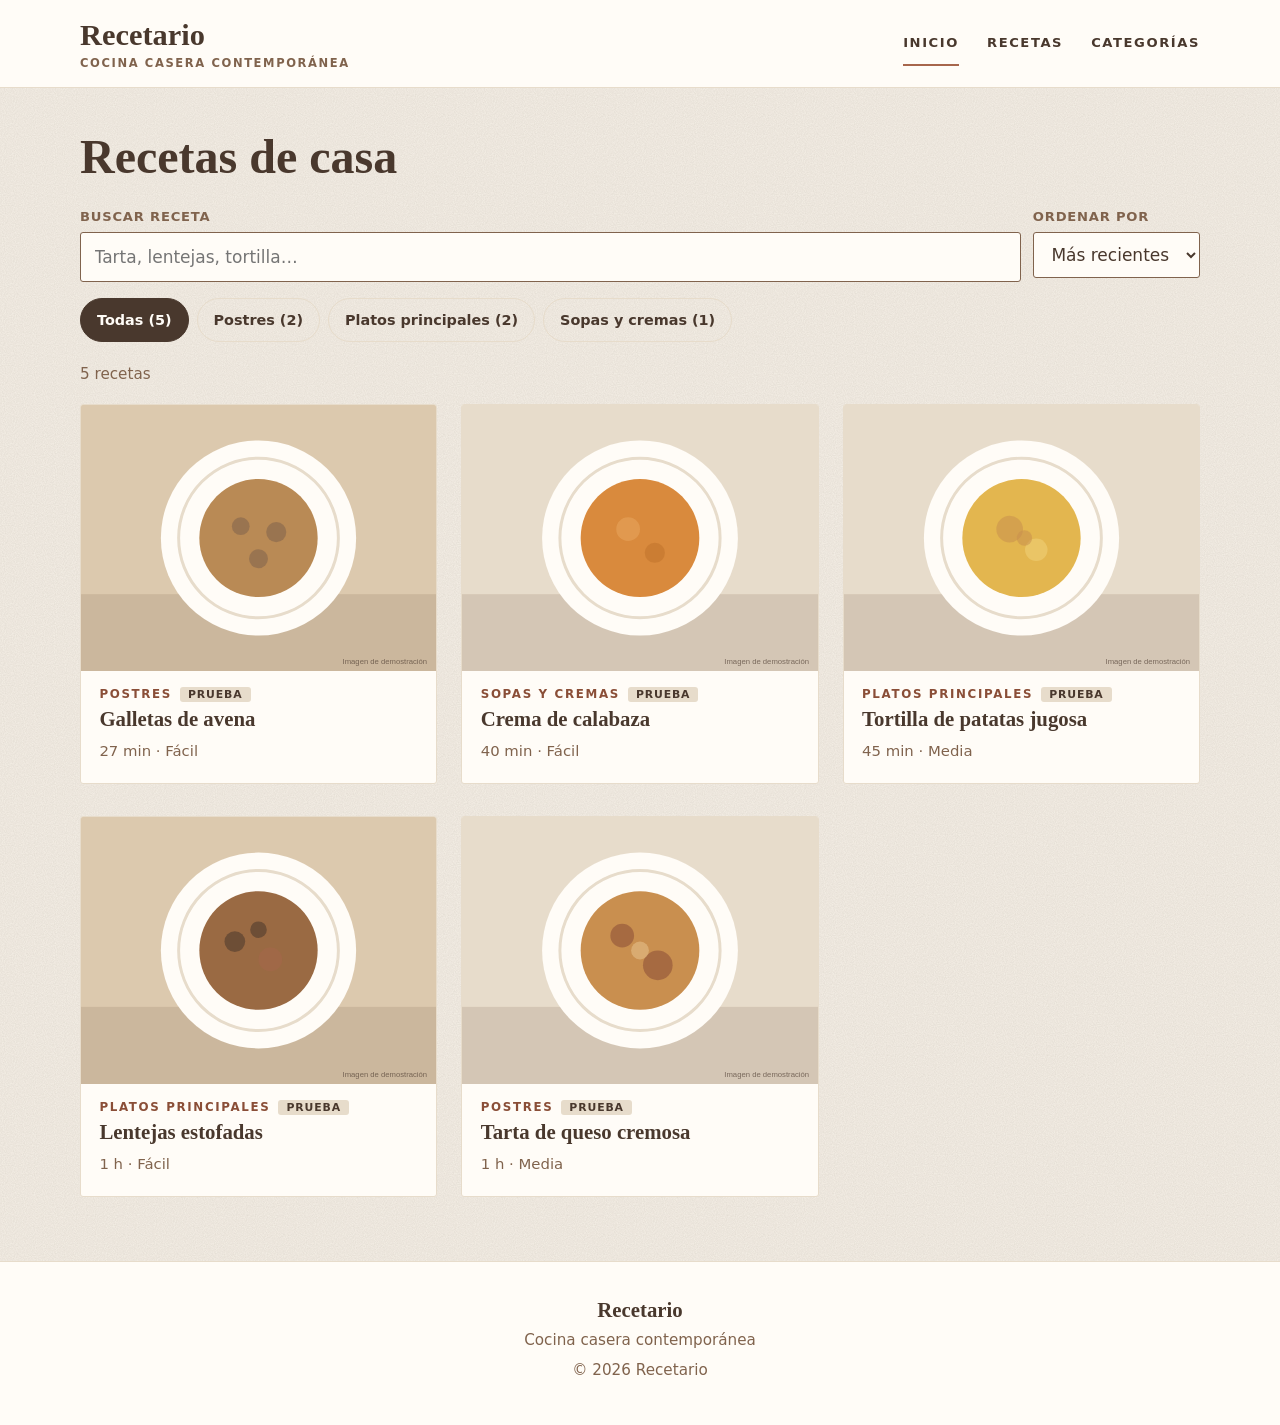
==== index.html @ c6485e89 "Add files via upload" ====
<!doctype html>
<html lang="es">
<head>
<meta charset="utf-8">
<meta name="viewport" content="width=device-width, initial-scale=1">
<title>Recetario · Cocina casera contemporánea</title>
<meta name="description" content="Recetas caseras paso a paso, con ingredientes ajustables según los comensales.">
<meta property="og:type" content="website">
<meta property="og:title" content="Recetario · Cocina casera contemporánea">
<meta property="og:description" content="Recetas caseras paso a paso, con ingredientes ajustables según los comensales.">
<meta http-equiv="Content-Security-Policy" content="default-src 'self'; script-src 'self'; style-src 'self' https://fonts.googleapis.com; font-src https://fonts.gstatic.com; img-src 'self' data:; connect-src 'self'; base-uri 'self'; form-action 'self'; object-src 'none'">
<link rel="preconnect" href="https://fonts.googleapis.com">
<link rel="preconnect" href="https://fonts.gstatic.com" crossorigin>
<link rel="stylesheet" href="https://fonts.googleapis.com/css2?family=Lora:wght@500;600;700&family=Nunito+Sans:wght@400;600;700&display=swap">
<link rel="stylesheet" href="assets/css/base.css">
<link rel="stylesheet" href="assets/css/public.css">
</head>
<body>
<!--site-header--><a class="skip-link" href="#contenido">Saltar al contenido</a>
<header class="site-header"><div class="container"><a class="logo" href="index.html" aria-label="Recetario, inicio"><span class="logo-name">Recetario</span><span class="logo-tag">Cocina casera contemporánea</span></a><nav class="site-nav" aria-label="Principal"><a href="index.html" aria-current="page">Inicio</a><a href="index.html#recetas">Recetas</a><a href="index.html#categorias">Categorías</a></nav></div></header><!--/site-header-->
<main id="contenido">
  <section class="container catalog-head" id="recetas" aria-labelledby="titulo">
    <h1 id="titulo">Recetas de casa</h1>
    <form id="search-form" class="toolbar" role="search">
      <div class="field field-search">
        <label for="q">Buscar receta</label>
        <input id="q" type="search" placeholder="Tarta, lentejas, tortilla…" autocomplete="off" maxlength="80">
      </div>
      <div class="field field-sort">
        <label for="sort">Ordenar por</label>
        <select id="sort">
          <option value="date">Más recientes</option>
          <option value="name">Nombre (A-Z)</option>
        </select>
      </div>
    </form>
    <div id="categorias"><div id="chips" class="chips" role="group" aria-label="Filtrar por categoría"></div></div>
    <p id="count" class="result-count" role="status" aria-live="polite"></p>
    <div id="grid" class="grid" aria-busy="true"><div class="card skeleton" aria-hidden="true"><div class="card-media"></div><div class="card-body"><p class="sk-line"></p><p class="sk-line short"></p></div></div><div class="card skeleton" aria-hidden="true"><div class="card-media"></div><div class="card-body"><p class="sk-line"></p><p class="sk-line short"></p></div></div><div class="card skeleton" aria-hidden="true"><div class="card-media"></div><div class="card-body"><p class="sk-line"></p><p class="sk-line short"></p></div></div><div class="card skeleton" aria-hidden="true"><div class="card-media"></div><div class="card-body"><p class="sk-line"></p><p class="sk-line short"></p></div></div><div class="card skeleton" aria-hidden="true"><div class="card-media"></div><div class="card-body"><p class="sk-line"></p><p class="sk-line short"></p></div></div><div class="card skeleton" aria-hidden="true"><div class="card-media"></div><div class="card-body"><p class="sk-line"></p><p class="sk-line short"></p></div></div></div>
    <noscript><p>Esta web necesita JavaScript para mostrar las recetas.</p></noscript>
  </section>
</main>
<!--site-footer--><footer class="site-footer"><div class="container"><p class="footer-logo">Recetario</p><p>Cocina casera contemporánea</p><p>© 2026 Recetario</p></div></footer><!--/site-footer-->
<script type="module" src="assets/js/catalog.js"></script>
</body>
</html>
---- assets/css/base.css ----
/* Base compartida (web pública y panel). Cambia la identidad solo aquí. */
:root{
  --cream:#F5F0E7; --beige:#E7DCCB; --brown-900:#49382D; --brown-600:#80634D;
  --terracotta:#A7664C; --warm-white:#FFFCF7;
  --terracotta-dark:#8A4E37; /* terracota oscurecida para texto pequeño (contraste AA) */
  --bg:var(--cream); --surface:var(--warm-white); --text:var(--brown-900);
  --muted:var(--brown-600); --accent:var(--terracotta); --accent-text:var(--terracotta-dark);
  --line:var(--beige); --error:#9B2C2C; --ok:#2F6B3F;
  --font-serif:"Lora",Georgia,"Times New Roman",serif;
  --font-sans:"Nunito Sans",system-ui,-apple-system,"Segoe UI",sans-serif;
  --radius:3px; --maxw:1120px;
  --linen:url("data:image/svg+xml,%3Csvg xmlns='http://www.w3.org/2000/svg' width='160' height='160'%3E%3Cfilter id='n'%3E%3CfeTurbulence type='fractalNoise' baseFrequency='.9' numOctaves='2' stitchTiles='stitch'/%3E%3CfeColorMatrix values='0 0 0 0 .29 0 0 0 0 .22 0 0 0 0 .18 0 0 0 .18 0'/%3E%3C/filter%3E%3Crect width='100%25' height='100%25' filter='url(%23n)'/%3E%3C/svg%3E");
}
*,*::before,*::after{box-sizing:border-box}
html{-webkit-text-size-adjust:100%;scroll-behavior:smooth}
@media (prefers-reduced-motion:reduce){html{scroll-behavior:auto}}
body{margin:0;min-height:100vh;display:flex;flex-direction:column;background-color:var(--bg);background-image:var(--linen);color:var(--text);font:400 1.0625rem/1.65 var(--font-sans)}
main{flex:1}
h1,h2,h3{font-family:var(--font-serif);font-weight:600;line-height:1.2;margin:0 0 .5em}
h1{font-size:clamp(2rem,5vw,3rem)} h2{font-size:clamp(1.5rem,3.5vw,1.9rem)} h3{font-size:1.25rem}
p{margin:0 0 1em}
a{color:var(--accent-text);text-underline-offset:.2em}
img{display:block;max-width:100%;height:auto}
[hidden]{display:none!important}
ul,ol{margin:0;padding:0}
.container{width:min(100% - 2rem,var(--maxw));margin-inline:auto}
.muted{color:var(--muted)}
.visually-hidden{position:absolute!important;width:1px;height:1px;margin:-1px;padding:0;overflow:hidden;clip:rect(0 0 0 0);white-space:nowrap;border:0}
.skip-link{position:absolute;left:1rem;top:-4rem;z-index:100;background:var(--text);color:var(--surface);padding:.6rem 1rem;border-radius:var(--radius)}
.skip-link:focus{top:1rem}
:focus-visible{outline:3px solid var(--accent-text);outline-offset:2px}

.btn{display:inline-flex;align-items:center;justify-content:center;gap:.4rem;min-height:46px;padding:.6rem 1.15rem;font:700 .95rem var(--font-sans);color:var(--text);background:transparent;border:1.5px solid var(--text);border-radius:var(--radius);cursor:pointer;text-decoration:none}
.btn:hover{background:var(--beige)}
.btn:disabled{opacity:.45;cursor:not-allowed}
.btn-primary{background:var(--accent-text);border-color:var(--accent-text);color:var(--surface)}
.btn-primary:hover{background:var(--text);border-color:var(--text)}
.btn-link{background:none;border:0;padding:.4rem 0;min-height:44px;color:var(--accent-text);font:600 .95rem var(--font-sans);text-decoration:underline;cursor:pointer}

input,select,textarea{font:inherit;color:inherit;background:var(--surface);border:1.5px solid var(--muted);border-radius:var(--radius);padding:.65rem .85rem;min-height:46px;max-width:100%}
input[type=checkbox]{min-height:0}
label{font-weight:600}

.ornament{display:flex;align-items:center;gap:1rem;margin:2.5rem 0;color:var(--line)}
.ornament::before,.ornament::after{content:"";flex:1;height:1px;background:currentColor}
.ornament span{width:7px;height:7px;background:var(--accent);transform:rotate(45deg)}

.toast{position:fixed;left:50%;bottom:1.5rem;transform:translateX(-50%);z-index:200;max-width:calc(100% - 2rem);padding:.75rem 1.25rem;background:var(--text);color:var(--surface);border-radius:var(--radius);font-weight:600}
---- assets/css/public.css ----
/* ---------- Cabecera y pie ---------- */
.site-header{border-bottom:1px solid var(--line);background:var(--surface)}
.site-header .container{display:flex;flex-wrap:wrap;align-items:center;justify-content:space-between;gap:.5rem 2rem;padding-block:1.1rem}
.logo{text-decoration:none;color:var(--text);display:block;line-height:1.1}
.logo-name{display:block;font:600 1.9rem var(--font-serif)}
.logo-tag{display:block;margin-top:.2rem;font:600 .72rem var(--font-sans);letter-spacing:.14em;text-transform:uppercase;color:var(--muted)}
.site-nav{display:flex;gap:1.75rem}
.site-nav a{display:inline-flex;align-items:center;min-height:44px;font:700 .82rem var(--font-sans);letter-spacing:.12em;text-transform:uppercase;color:var(--text);text-decoration:none;border-bottom:2px solid transparent}
.site-nav a:hover,.site-nav a[aria-current=page]{border-bottom-color:var(--accent)}
.site-footer{margin-top:4rem;padding:2.25rem 0;border-top:1px solid var(--line);background:var(--surface);text-align:center;color:var(--muted);font-size:.95rem}
.footer-logo{font:600 1.3rem var(--font-serif);color:var(--text);margin:0 0 .2rem}
.site-footer p{margin:0 0 .35rem}

/* ---------- Catálogo ---------- */
.catalog-head{padding-top:2.5rem}
.catalog-head h1{margin-bottom:.25rem}
.toolbar{display:flex;flex-wrap:wrap;gap:.75rem;margin:1.25rem 0 1rem}
.toolbar .field{display:flex;flex-direction:column;gap:.25rem}
.toolbar .field-search{flex:1 1 260px}
.toolbar .field-search input{width:100%}
.toolbar .field-sort{flex:0 0 auto}
.toolbar label{font-size:.82rem;letter-spacing:.06em;text-transform:uppercase;color:var(--muted)}
.chips{display:flex;flex-wrap:wrap;gap:.5rem;margin-bottom:1.25rem;min-height:44px}
.chip{min-height:44px;padding:.4rem 1rem;font:700 .9rem var(--font-sans);color:var(--text);background:transparent;border:1.5px solid var(--line);border-radius:999px;cursor:pointer}
.chip:hover{border-color:var(--muted)}
.chip[aria-pressed=true]{background:var(--text);border-color:var(--text);color:var(--surface)}
.result-count{margin:0 0 1rem;color:var(--muted);font-size:.95rem;min-height:1.5em}
.grid{display:grid;grid-template-columns:1fr;gap:2rem 1.5rem}
@media (min-width:600px){.grid{grid-template-columns:repeat(2,1fr)}}
@media (min-width:960px){.grid{grid-template-columns:repeat(3,1fr)}}
.card{background:var(--surface);border:1px solid var(--line);border-radius:var(--radius);overflow:hidden}
.card-link{display:block;color:inherit;text-decoration:none;height:100%}
.card-media{margin:0;aspect-ratio:4/3;background:var(--beige);overflow:hidden}
.card-media img{width:100%;height:100%;object-fit:cover;transition:transform .4s}
@media (hover:hover) and (prefers-reduced-motion:no-preference){.card-link:hover .card-media img{transform:scale(1.03)}}
.card-link:hover .card-title{text-decoration:underline;text-decoration-color:var(--accent);text-underline-offset:.2em}
.card-body{padding:1rem 1.15rem 1.25rem}
.card-cat{margin:0 0 .35rem;font:700 .74rem var(--font-sans);letter-spacing:.14em;text-transform:uppercase;color:var(--accent-text)}
.card-title{margin:0 0 .4rem;font-size:1.3rem}
.card-meta{margin:0;color:var(--muted);font-size:.93rem}
.badge{display:inline-block;margin-left:.5rem;padding:.05rem .5rem;font:700 .68rem var(--font-sans);letter-spacing:.08em;text-transform:uppercase;color:var(--text);background:var(--beige);border-radius:var(--radius);vertical-align:middle}
.skeleton .card-media{background:var(--beige)}
.skeleton .card-body{min-height:7.6rem}
.sk-line{height:.9rem;margin:0 0 .6rem;background:var(--beige);border-radius:2px}
.sk-line.short{width:55%}
.state-box{padding-block:4rem;text-align:center;max-width:36rem}
.state-box .btn{margin-top:.5rem}

/* ---------- Receta ---------- */
.recipe-head{padding-top:2.25rem;max-width:46rem}
.eyebrow{margin:0 0 .6rem;font:700 .78rem var(--font-sans);letter-spacing:.14em;text-transform:uppercase}
.recipe-head .lead{font-size:1.2rem;color:var(--muted)}
.meta-strip{display:flex;flex-wrap:wrap;margin:1.5rem 0 1.25rem;border-block:1px solid var(--line)}
.meta-strip div{flex:1 1 7rem;padding:.8rem .5rem;text-align:center}
.meta-strip dt{font:700 .7rem var(--font-sans);letter-spacing:.12em;text-transform:uppercase;color:var(--muted)}
.meta-strip dd{margin:.1rem 0 0;font:600 1.15rem var(--font-serif)}
.actions{display:flex;flex-wrap:wrap;gap:.75rem}
.actions:empty{min-height:46px}   /* reserva el hueco de los botones mientras carga el JS */
.hero{margin:2rem 0 0}
.hero img{width:100%;aspect-ratio:4/3;max-height:34rem;object-fit:cover;border-radius:var(--radius);background:var(--beige)}
@media (min-width:900px){.hero img{aspect-ratio:16/9}}
.recipe-body{display:grid;gap:2.5rem;margin-top:2.5rem}
@media (min-width:900px){.recipe-body{grid-template-columns:minmax(280px,340px) 1fr;gap:3.5rem;align-items:start}.ingredients{position:sticky;top:1rem}}
.ingredients{background:var(--surface);border:1px solid var(--line);border-radius:var(--radius);padding:1.4rem 1.25rem}
.servings{display:flex;align-items:center;flex-wrap:wrap;gap:.5rem .75rem;margin-bottom:1rem;padding-bottom:1rem;border-bottom:1px solid var(--line)}
.servings-ph{min-height:calc(46px + 2rem + 1px)}
.ing-static::before{content:"";flex:none;width:1.35rem;height:1.35rem;margin-top:.2rem}
.servings-label{font-weight:700}
.servings-controls{display:flex;align-items:center;gap:.5rem}
.servings .btn-icon{width:46px;padding:0;font-size:1.4rem}
.servings-value{min-width:2ch;text-align:center;font:600 1.3rem var(--font-serif)}
.ing-list{list-style:none}
.ing{display:flex;gap:.7rem;align-items:flex-start;padding:.6rem 0;border-bottom:1px dotted var(--line);font-weight:400;cursor:pointer}
.ing input{width:1.35rem;height:1.35rem;margin:.2rem 0 0;flex:none;accent-color:var(--accent-text)}
.ing-qty{font-weight:700;white-space:nowrap}
.ing input:checked~.ing-text{text-decoration:line-through;color:var(--muted)}
.steps{list-style:none;counter-reset:step}
.steps li{counter-increment:step;position:relative;padding:0 0 1.75rem 3.4rem}
.steps li::before{content:counter(step);position:absolute;left:0;top:-.15rem;font:600 2.1rem/1 var(--font-serif);color:var(--accent-text)}
.steps p{margin:0 0 .75rem;max-width:40rem}
.step-fig{margin:.5rem 0 0}
.step-fig img{width:100%;max-width:34rem;border-radius:var(--radius)}
.tips{margin-top:1rem;padding:1.4rem 1.5rem;background:var(--beige);border-radius:var(--radius)}
.tips h2{font-size:1.35rem}
.tips ul{padding-left:1.2rem}
.tips li{margin-bottom:.4rem}
.gallery-grid{display:grid;grid-template-columns:repeat(auto-fill,minmax(220px,1fr));gap:1rem}
.gallery-grid figure{margin:0}
.gallery-grid img{width:100%;aspect-ratio:4/3;object-fit:cover;border-radius:var(--radius);background:var(--beige)}
.gallery-grid figcaption{margin-top:.35rem;font-size:.9rem;color:var(--muted)}
.related h2{margin-bottom:1.25rem}

/* ---------- Impresión ---------- */
@media print{
  body{display:block;background:#fff;color:#000;font-size:11pt}
  .site-header,.site-footer,.skip-link,.actions,.related,.gallery,.ornament,.toast,.servings-controls .btn,.servings .btn-link{display:none!important}
  .recipe-body{display:block}
  .ingredients{position:static;border:0;padding:0;background:none}
  .hero img{max-height:7cm;object-fit:cover}
  .steps li,.ing{break-inside:avoid}
  .tips{background:none;border:1px solid #999}
  a{color:inherit;text-decoration:none}
}
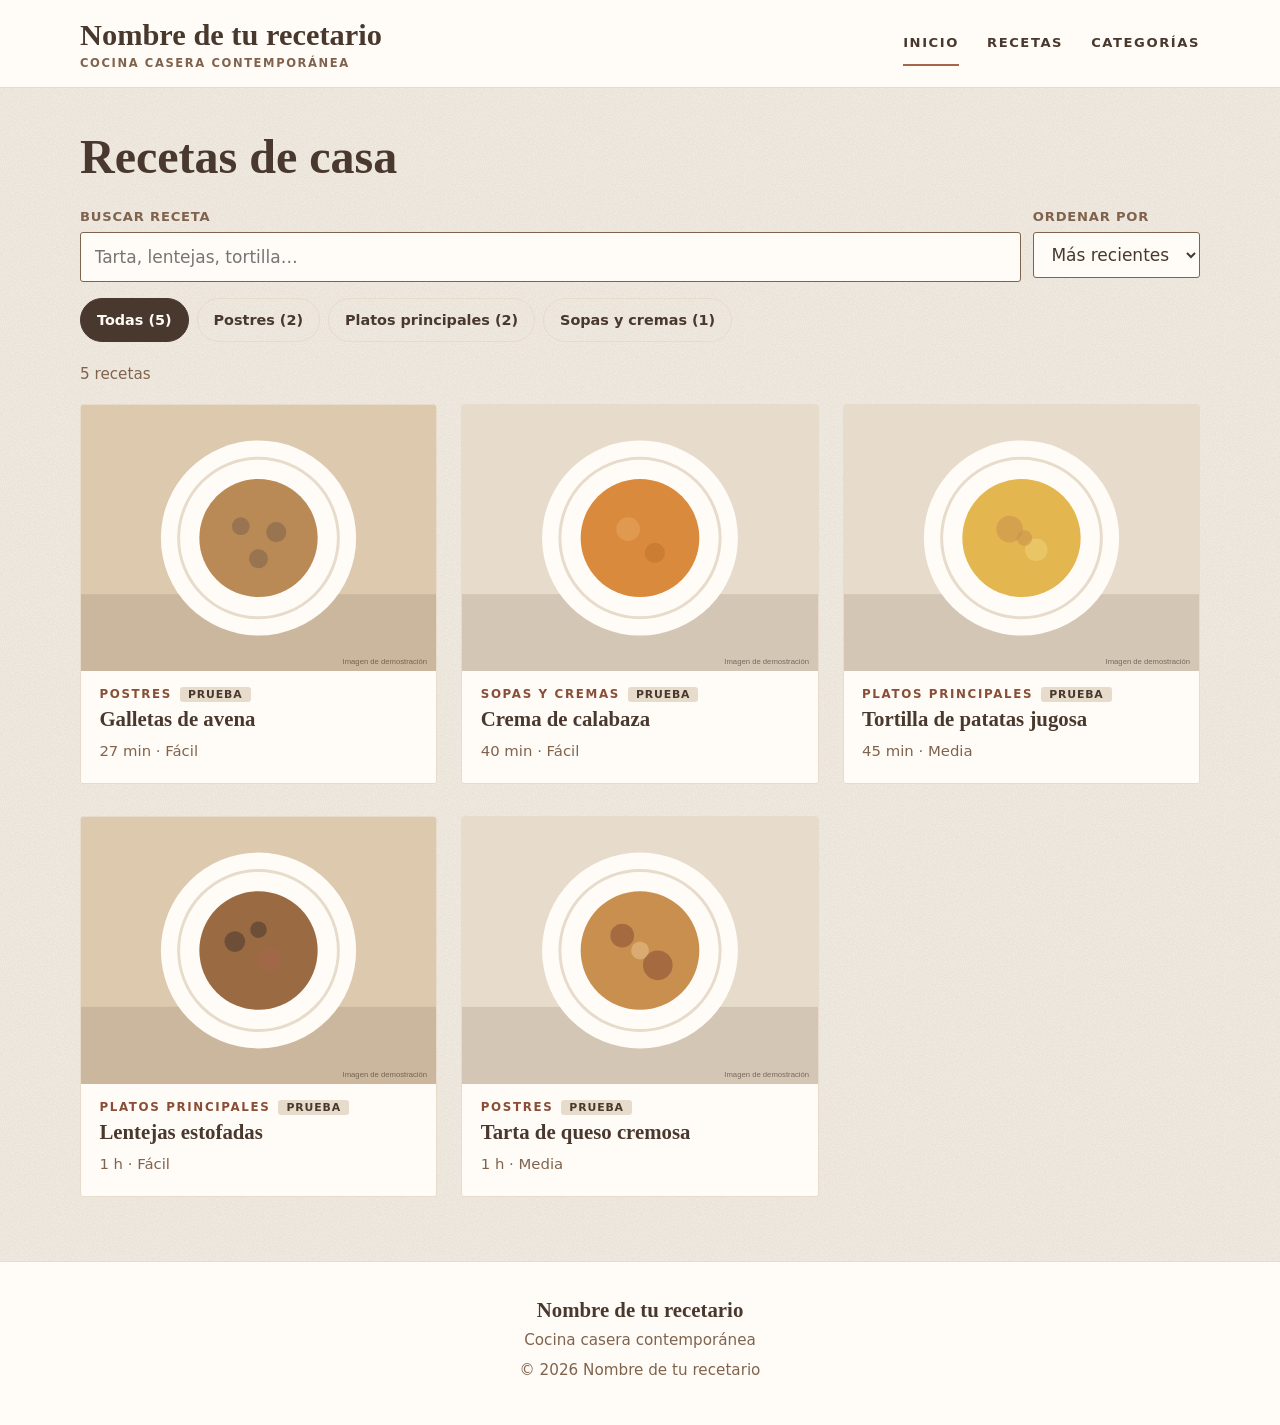
==== commit 6ea847f7: "Add files via upload" ====
--- a/index.html
+++ b/index.html
@@ -17,7 +17,7 @@
 </head>
 <body>
 <!--site-header--><a class="skip-link" href="#contenido">Saltar al contenido</a>
-<header class="site-header"><div class="container"><a class="logo" href="index.html" aria-label="Recetario, inicio"><span class="logo-name">Recetario</span><span class="logo-tag">Cocina casera contemporánea</span></a><nav class="site-nav" aria-label="Principal"><a href="index.html" aria-current="page">Inicio</a><a href="index.html#recetas">Recetas</a><a href="index.html#categorias">Categorías</a></nav></div></header><!--/site-header-->
+<header class="site-header"><div class="container"><a class="logo" href="index.html" aria-label="Nombre de tu recetario, inicio"><span class="logo-name">Nombre de tu recetario</span><span class="logo-tag">Cocina casera contemporánea</span></a><nav class="site-nav" aria-label="Principal"><a href="index.html" aria-current="page">Inicio</a><a href="index.html#recetas">Recetas</a><a href="index.html#categorias">Categorías</a></nav></div></header><!--/site-header-->
 <main id="contenido">
   <section class="container catalog-head" id="recetas" aria-labelledby="titulo">
     <h1 id="titulo">Recetas de casa</h1>
@@ -40,7 +40,7 @@
     <noscript><p>Esta web necesita JavaScript para mostrar las recetas.</p></noscript>
   </section>
 </main>
-<!--site-footer--><footer class="site-footer"><div class="container"><p class="footer-logo">Recetario</p><p>Cocina casera contemporánea</p><p>© 2026 Recetario</p></div></footer><!--/site-footer-->
+<!--site-footer--><footer class="site-footer"><div class="container"><p class="footer-logo">Nombre de tu recetario</p><p>Cocina casera contemporánea</p><p>© 2026 Nombre de tu recetario</p></div></footer><!--/site-footer-->
 <script type="module" src="assets/js/catalog.js"></script>
 </body>
 </html>
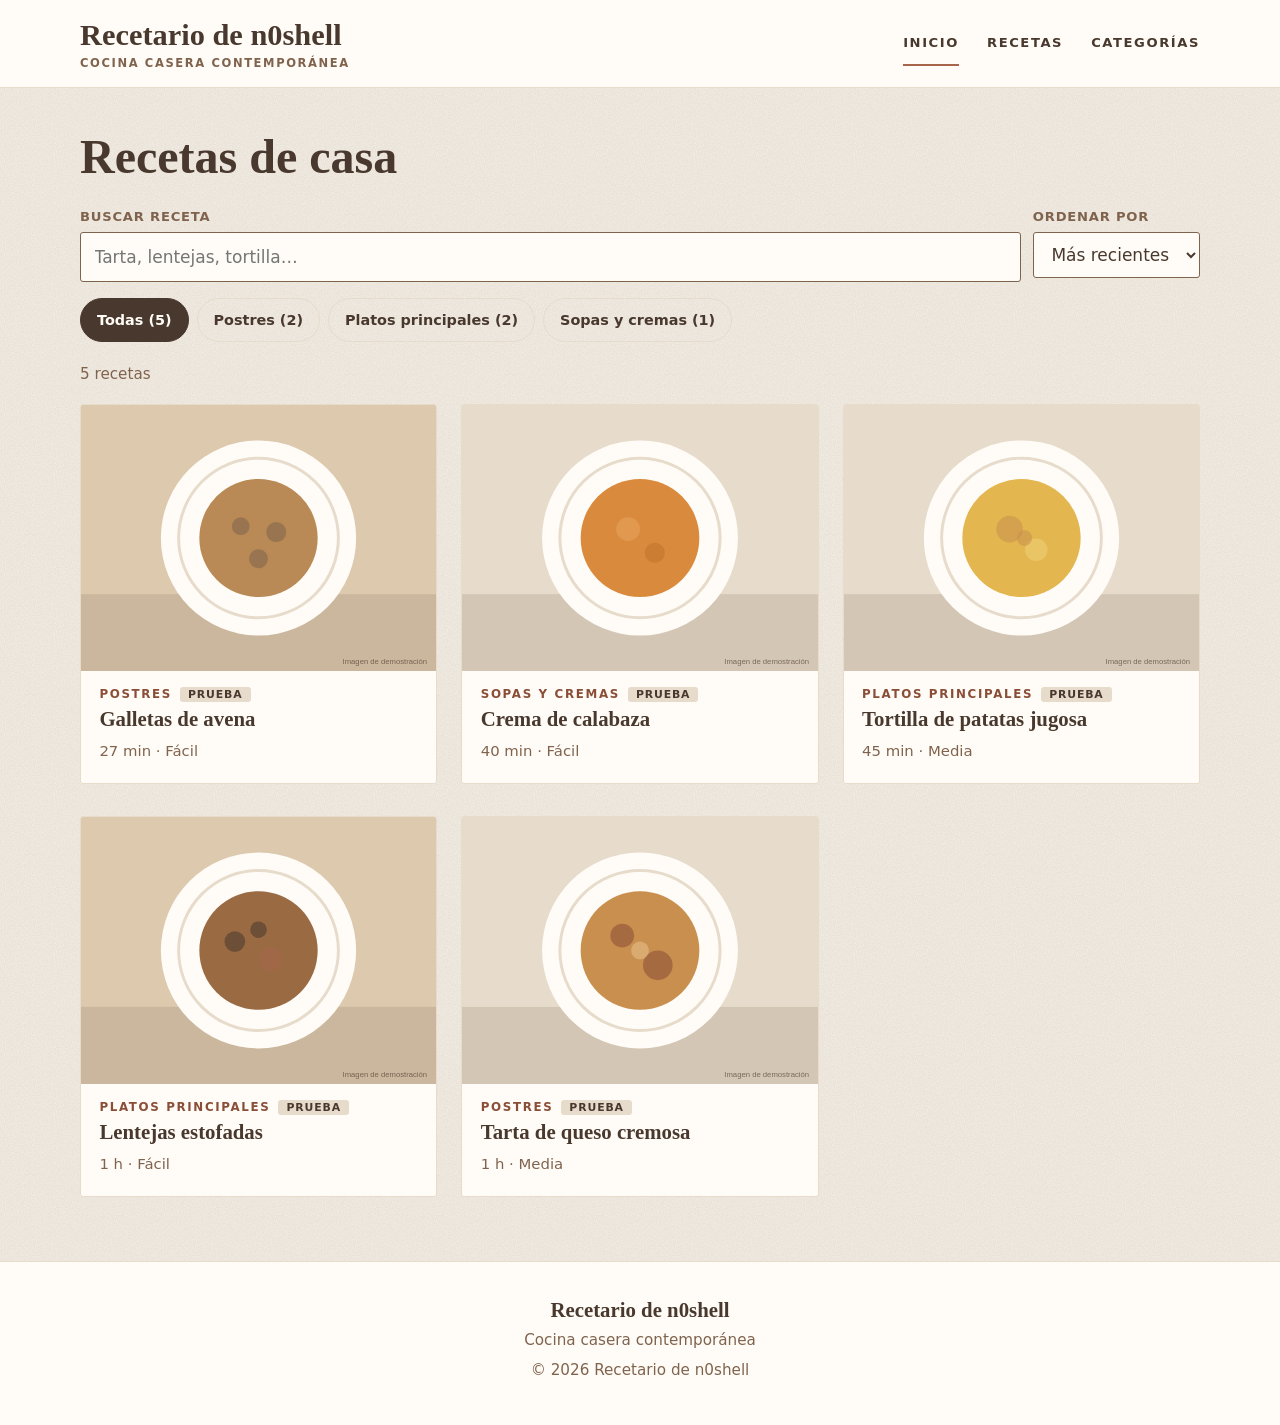
==== commit fc947ddc: "Add files via upload" ====
--- a/index.html
+++ b/index.html
@@ -17,7 +17,7 @@
 </head>
 <body>
 <!--site-header--><a class="skip-link" href="#contenido">Saltar al contenido</a>
-<header class="site-header"><div class="container"><a class="logo" href="index.html" aria-label="Nombre de tu recetario, inicio"><span class="logo-name">Nombre de tu recetario</span><span class="logo-tag">Cocina casera contemporánea</span></a><nav class="site-nav" aria-label="Principal"><a href="index.html" aria-current="page">Inicio</a><a href="index.html#recetas">Recetas</a><a href="index.html#categorias">Categorías</a></nav></div></header><!--/site-header-->
+<header class="site-header"><div class="container"><a class="logo" href="index.html" aria-label="Recetario de n0shell, inicio"><span class="logo-name">Recetario de n0shell</span><span class="logo-tag">Cocina casera contemporánea</span></a><nav class="site-nav" aria-label="Principal"><a href="index.html" aria-current="page">Inicio</a><a href="index.html#recetas">Recetas</a><a href="index.html#categorias">Categorías</a></nav></div></header><!--/site-header-->
 <main id="contenido">
   <section class="container catalog-head" id="recetas" aria-labelledby="titulo">
     <h1 id="titulo">Recetas de casa</h1>
@@ -40,7 +40,7 @@
     <noscript><p>Esta web necesita JavaScript para mostrar las recetas.</p></noscript>
   </section>
 </main>
-<!--site-footer--><footer class="site-footer"><div class="container"><p class="footer-logo">Nombre de tu recetario</p><p>Cocina casera contemporánea</p><p>© 2026 Nombre de tu recetario</p></div></footer><!--/site-footer-->
+<!--site-footer--><footer class="site-footer"><div class="container"><p class="footer-logo">Recetario de n0shell</p><p>Cocina casera contemporánea</p><p>© 2026 Recetario de n0shell</p></div></footer><!--/site-footer-->
 <script type="module" src="assets/js/catalog.js"></script>
 </body>
 </html>
